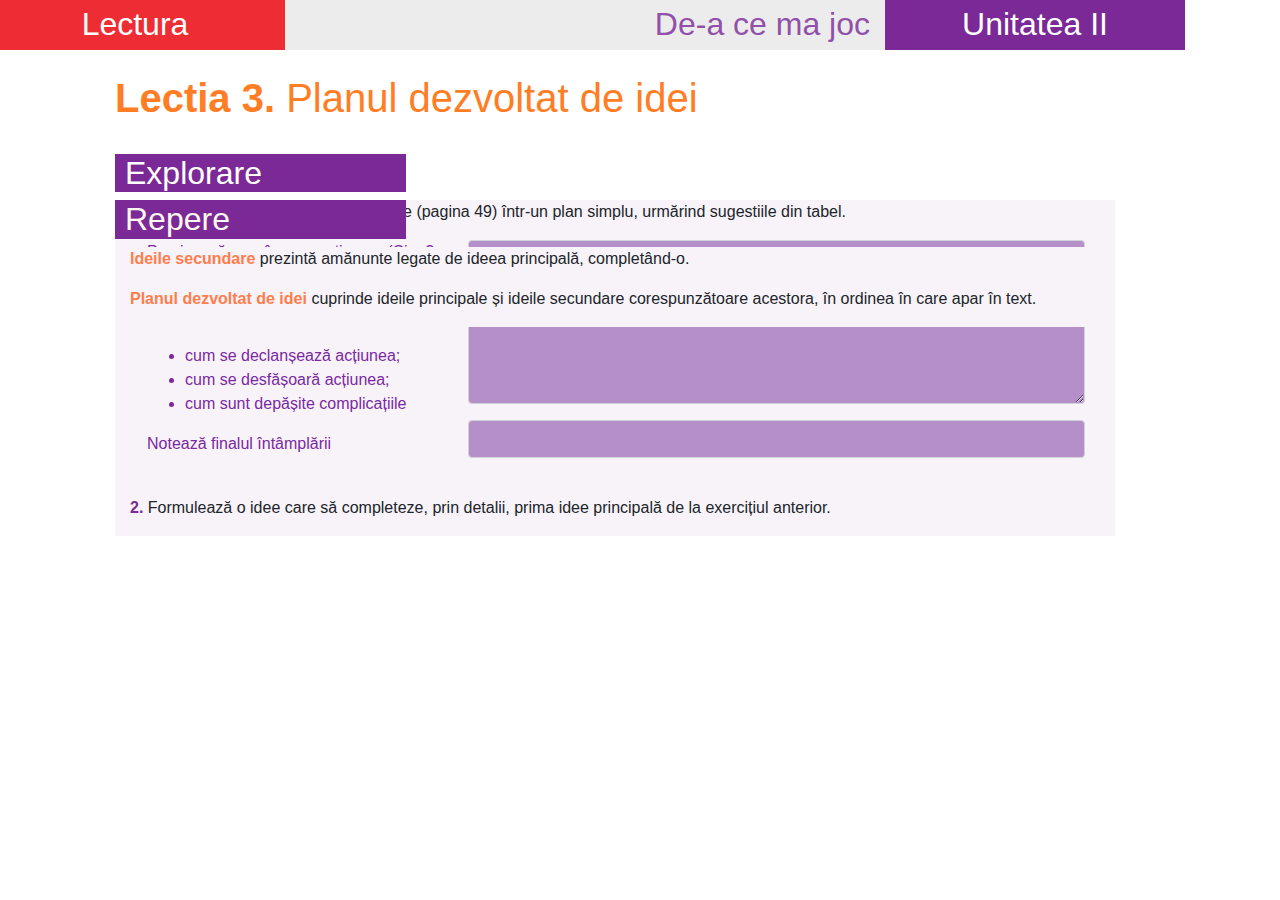
==== ro.html @ 3e1cf43d "Add files via upload" ====
<!doctype html>
<html lang="en">
  <head>
    <!-- Required meta tags -->
    <meta charset="utf-8">
    <meta name="viewport" content="width=device-width, initial-scale=1, shrink-to-fit=no">

    <!-- Bootstrap CSS -->
    <link rel="stylesheet" href="https://stackpath.bootstrapcdn.com/bootstrap/4.4.1/css/bootstrap.min.css" integrity="sha384-Vkoo8x4CGsO3+Hhxv8T/Q5PaXtkKtu6ug5TOeNV6gBiFeWPGFN9MuhOf23Q9Ifjh" crossorigin="anonymous">

    <header>
        <div class="row" style="height:50px; max-width: 1200px;">
            <div class="col-md-3 text-white" style="background: #EE2C33; text-align: center; width: 200px; font-size: xx-large;">Lectura</div>
            <div class="col-md-6" style="background: #ECECED; color: #9150A9; text-align: right; font-size: xx-large;">De-a ce ma joc</div>
            <div class="col-md-3 text-white" style="background: #7B2996; float:right; text-align: center; width: 200px; font-size: xx-large;">Unitatea II</div>
        </div>
    </header>
  </head>

  <body style="max-width: 1200px;">
<div class="container" style="position: relative; max-width: 1000px;">
    &nbsp;
    <h1 style="color: #FF7D24;"><span class="font-weight-bold">Lectia 3.</span> Planul dezvoltat de idei</h1>
    &nbsp;
    <h2 style="background: #7B2996; color: #FFFFFF; width: 30%; padding-left: 10px;">Explorare</h2>

    <div class="container" style="background: #F7F3F9; position: absolute;">
        <p><span class="font-weight-bold" style="color: #7B2996;">1.</span> Grupează ideile din rubrica Explorare (pagina 49) într-un plan simplu, urmărind sugestiile din tabel. </p>

        <div class="col-sm-4" style="float: left;">
            <p style="color: #7B29A1; padding-left: 2px;">Precizează cum începe acțiunea. (Cine? Ce face? Unde? Când?)</p>
            <p style="color: #7B29A1; padding-left: 2px;">Prezintă ce se întâmplă:
                <ul>
                    <li style="color: #7B29A1;"> cum se declanșează acțiunea;</li>
                    <li style="color: #7B29A1;"> cum se desfășoară acțiunea;</li> 
                    <li style="color: #7B29A1;"> cum sunt depășite complicațiile</li>
                </ul>
            </p>
            <p style="color: #7B29A1; padding-left: 2px;">Notează finalul întâmplării</p>

        </div>
        <div class="col-md-8" style="float: right;">
            <form>
                <div class="form-group">
                    <input class="form-control " type="text" style="background: #B58FC7;" placeholder=" Un domn vine în vizită la doamna Popescu cu ocazia onomasticii fiului ei." readonly>
                </div>
                <div class="form-group">
                    <label></label>
                    <textarea class="form-control text-white" style="background: #B58FC7;" id="exampleFormControlTextarea1" rows="3"></textarea>
                </div>
                <div class="form-group">
                    <input class="form-control text-white" style="background: #B58FC7;" type="text" placeholder="">
                </div>
            </form>
        </div>
        &nbsp;<p><span class="font-weight-bold" style="color: #7B2996;">2.</span> Formulează o idee care să completeze, prin detalii, prima idee principală de la exercițiul anterior.</p>
    </div>
</div>

<div class="container" style="position: relative; max-width: 1000px;">
    <h2 style="background: #7B2996; color: #FFF8F2; width: 30%; padding-left: 10px;">Repere</h2>

    <div class="container" style="background: #F7F3F9; position: absolute;">
    
        <p><span class="font-weight-bold" style="color: #FF7D4D;">Ideile secundare </span>prezintă amănunte legate de ideea principală, completând-o.</p>
        <p><span class="font-weight-bold" style="color: #FF7D4D;">Planul dezvoltat de idei </span>cuprinde ideile principale și ideile secundare corespunzătoare acestora, în ordinea în care apar în text.</p>

    </div>
</div>

    <!-- Optional JavaScript -->
    <!-- jQuery first, then Popper.js, then Bootstrap JS -->
    <script src="https://code.jquery.com/jquery-3.4.1.slim.min.js" integrity="sha384-J6qa4849blE2+poT4WnyKhv5vZF5SrPo0iEjwBvKU7imGFAV0wwj1yYfoRSJoZ+n" crossorigin="anonymous"></script>
    <script src="https://cdn.jsdelivr.net/npm/popper.js@1.16.0/dist/umd/popper.min.js" integrity="sha384-Q6E9RHvbIyZFJoft+2mJbHaEWldlvI9IOYy5n3zV9zzTtmI3UksdQRVvoxMfooAo" crossorigin="anonymous"></script>
    <script src="https://stackpath.bootstrapcdn.com/bootstrap/4.4.1/js/bootstrap.min.js" integrity="sha384-wfSDF2E50Y2D1uUdj0O3uMBJnjuUD4Ih7YwaYd1iqfktj0Uod8GCExl3Og8ifwB6" crossorigin="anonymous"></script>
    <link rel="stylesheet" type="text/css" href="/bootstrap-4.4.1-dist/css/bootstrap.css" />
  </body>
</html>
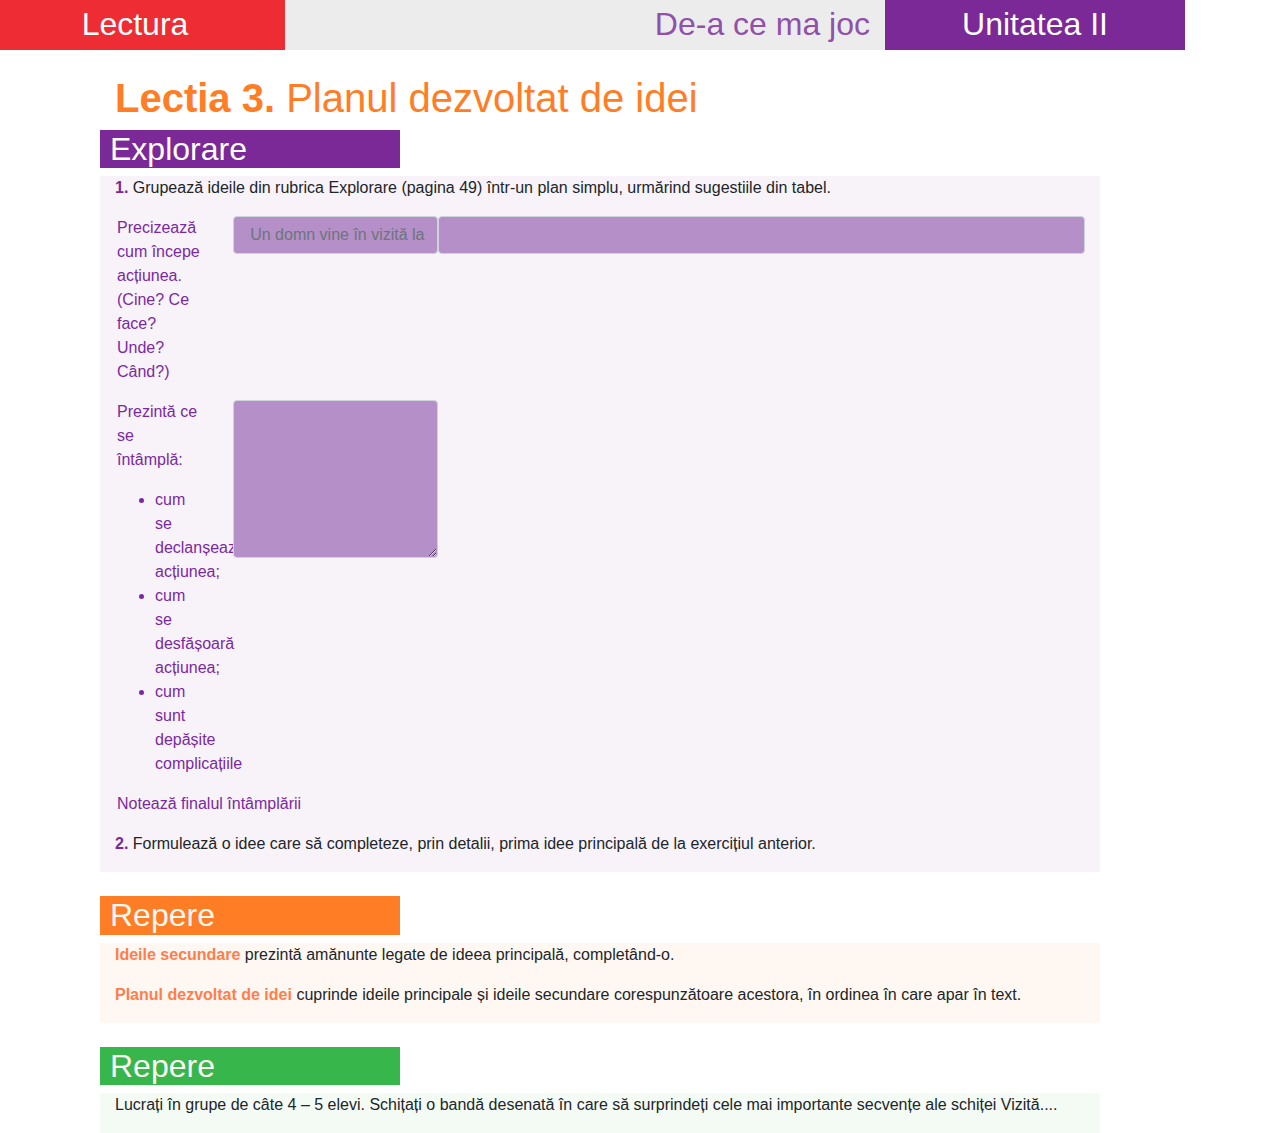
==== commit 301852f6: "Add files via upload" ====
--- a/ro.html
+++ b/ro.html
@@ -17,56 +17,95 @@
     </header>
   </head>
 
-  <body style="max-width: 1200px;">
-<div class="container" style="position: relative; max-width: 1000px;">
-    &nbsp;
-    <h1 style="color: #FF7D24;"><span class="font-weight-bold">Lectia 3.</span> Planul dezvoltat de idei</h1>
-    &nbsp;
-    <h2 style="background: #7B2996; color: #FFFFFF; width: 30%; padding-left: 10px;">Explorare</h2>
+<body style="max-width: 1200px;">
+    <div class="container" style="position: relative; max-width: 1000px;">
+        &nbsp;
 
-    <div class="container" style="background: #F7F3F9; position: absolute;">
-        <p><span class="font-weight-bold" style="color: #7B2996;">1.</span> Grupează ideile din rubrica Explorare (pagina 49) într-un plan simplu, urmărind sugestiile din tabel. </p>
+        <h1 style="color: #FF7D24;"><span class="font-weight-bold">Lectia 3.</span> Planul dezvoltat de idei</h1>
+        
+        <div class="row">    
+            
+            <h2 style="background: #7B2996; color: #FFFFFF; width: 30%; padding-left: 10px;">Explorare</h2>
+            <div class="col-sm-12" style="background: #F7F3F9;">
+                <p><span class="font-weight-bold" style="color: #7B2996;">1.</span> Grupează ideile din rubrica Explorare (pagina 49) într-un plan simplu, urmărind sugestiile din tabel. </p>
+                
+                <div class="row no-gutters">
+                    
+                    <div class="col-sm-4" style="float: left;">
+                        <div class="row">
+                        <div class="col-sm-4">
+                            <p style="color: #7B29A1; padding-left: 2px;">Precizează cum începe acțiunea. (Cine? Ce face? Unde? Când?)</p>
+                        </div>
+                        <div class="col-sm-8">
+                            <form>
+                                <div class="form-group" style="float: right;">
+                                    <input class="form-control " type="text" style="background: #B58FC7;" placeholder=" Un domn vine în vizită la doamna Popescu cu ocazia onomasticii fiului ei." readonly>
+                                </div>
+                            </form>
+                        </div>
+                        </div>
+                        <div class="row">
+                            <div class="col-sm-4">
+                            <p style="color: #7B29A1; padding-left: 2px;">Prezintă ce se întâmplă:
+                                <ul>
+                                    <li style="color: #7B29A1;"> cum se declanșează acțiunea;</li>
+                                    <li style="color: #7B29A1;"> cum se desfășoară acțiunea;</li> 
+                                    <li style="color: #7B29A1;"> cum sunt depășite complicațiile</li>
+                                </ul>
+                            </p>
+                        </div>
+                        <div class="col-sm-8">
+                            <form>
+                                <div class="form-group" style="float: right;">
+                                    <textarea class="form-control text-white" style="background: #B58FC7;" id="exampleFormControlTextarea1" rows="6"></textarea>
+                                </div>
+                            </form>
+                        </div>
 
-        <div class="col-sm-4" style="float: left;">
-            <p style="color: #7B29A1; padding-left: 2px;">Precizează cum începe acțiunea. (Cine? Ce face? Unde? Când?)</p>
-            <p style="color: #7B29A1; padding-left: 2px;">Prezintă ce se întâmplă:
-                <ul>
-                    <li style="color: #7B29A1;"> cum se declanșează acțiunea;</li>
-                    <li style="color: #7B29A1;"> cum se desfășoară acțiunea;</li> 
-                    <li style="color: #7B29A1;"> cum sunt depășite complicațiile</li>
-                </ul>
-            </p>
-            <p style="color: #7B29A1; padding-left: 2px;">Notează finalul întâmplării</p>
+                        </div>
+                        
+                        
+                        <p style="color: #7B29A1; padding-left: 2px;">Notează finalul întâmplării</p>
+                    </ul>
 
+                    </div>
+                <div class="col-sm-8" style="float: right;">
+                    <form>
+                        
+                        <div class="form-group">
+                            <input class="form-control text-white" style="background: #B58FC7;" type="text" placeholder="">
+                        </div>
+                    </form>
+                </div>
+                <p><span class="font-weight-bold" style="color: #7B2996;">2.</span> Formulează o idee care să completeze, prin detalii, prima idee principală de la exercițiul anterior.</p>
+                </div>  
+            </div>
         </div>
-        <div class="col-md-8" style="float: right;">
-            <form>
-                <div class="form-group">
-                    <input class="form-control " type="text" style="background: #B58FC7;" placeholder=" Un domn vine în vizită la doamna Popescu cu ocazia onomasticii fiului ei." readonly>
+        &nbsp;
+
+
+        <div class="row">    
+            <h2 style="background: #FF7D24; color: #FFF8F2; width: 30%; padding-left: 10px;">Repere</h2>
+
+            <div class="col-sm-12" style="background: #FFF8F2;">
+    
+                <p><span class="font-weight-bold" style="color: #FF7D4D;">Ideile secundare </span>prezintă amănunte legate de ideea principală, completând-o.</p>
+                <p><span class="font-weight-bold" style="color: #FF7D4D;">Planul dezvoltat de idei </span>cuprinde ideile principale și ideile secundare corespunzătoare acestora, în ordinea în care apar în text.</p>
+
+            </div>
+        </div>
+        &nbsp;
+
+        <div class="row">    
+                <h2 style="background: #36B64B; color: #FFF8F2; width: 30%; padding-left: 10px;">Repere</h2>
+    
+                <div class="col-sm-12" style="background: #F4FBF5;">
+        
+                    <p>Lucrați în grupe de câte 4 – 5 elevi. Schițați o bandă desenată în care să surprindeți cele mai importante secvențe ale schiței Vizită....</p>
+    
                 </div>
-                <div class="form-group">
-                    <label></label>
-                    <textarea class="form-control text-white" style="background: #B58FC7;" id="exampleFormControlTextarea1" rows="3"></textarea>
-                </div>
-                <div class="form-group">
-                    <input class="form-control text-white" style="background: #B58FC7;" type="text" placeholder="">
-                </div>
-            </form>
-        </div>
-        &nbsp;<p><span class="font-weight-bold" style="color: #7B2996;">2.</span> Formulează o idee care să completeze, prin detalii, prima idee principală de la exercițiul anterior.</p>
+            </div>
     </div>
-</div>
-
-<div class="container" style="position: relative; max-width: 1000px;">
-    <h2 style="background: #7B2996; color: #FFF8F2; width: 30%; padding-left: 10px;">Repere</h2>
-
-    <div class="container" style="background: #F7F3F9; position: absolute;">
-    
-        <p><span class="font-weight-bold" style="color: #FF7D4D;">Ideile secundare </span>prezintă amănunte legate de ideea principală, completând-o.</p>
-        <p><span class="font-weight-bold" style="color: #FF7D4D;">Planul dezvoltat de idei </span>cuprinde ideile principale și ideile secundare corespunzătoare acestora, în ordinea în care apar în text.</p>
-
-    </div>
-</div>
 
     <!-- Optional JavaScript -->
     <!-- jQuery first, then Popper.js, then Bootstrap JS -->
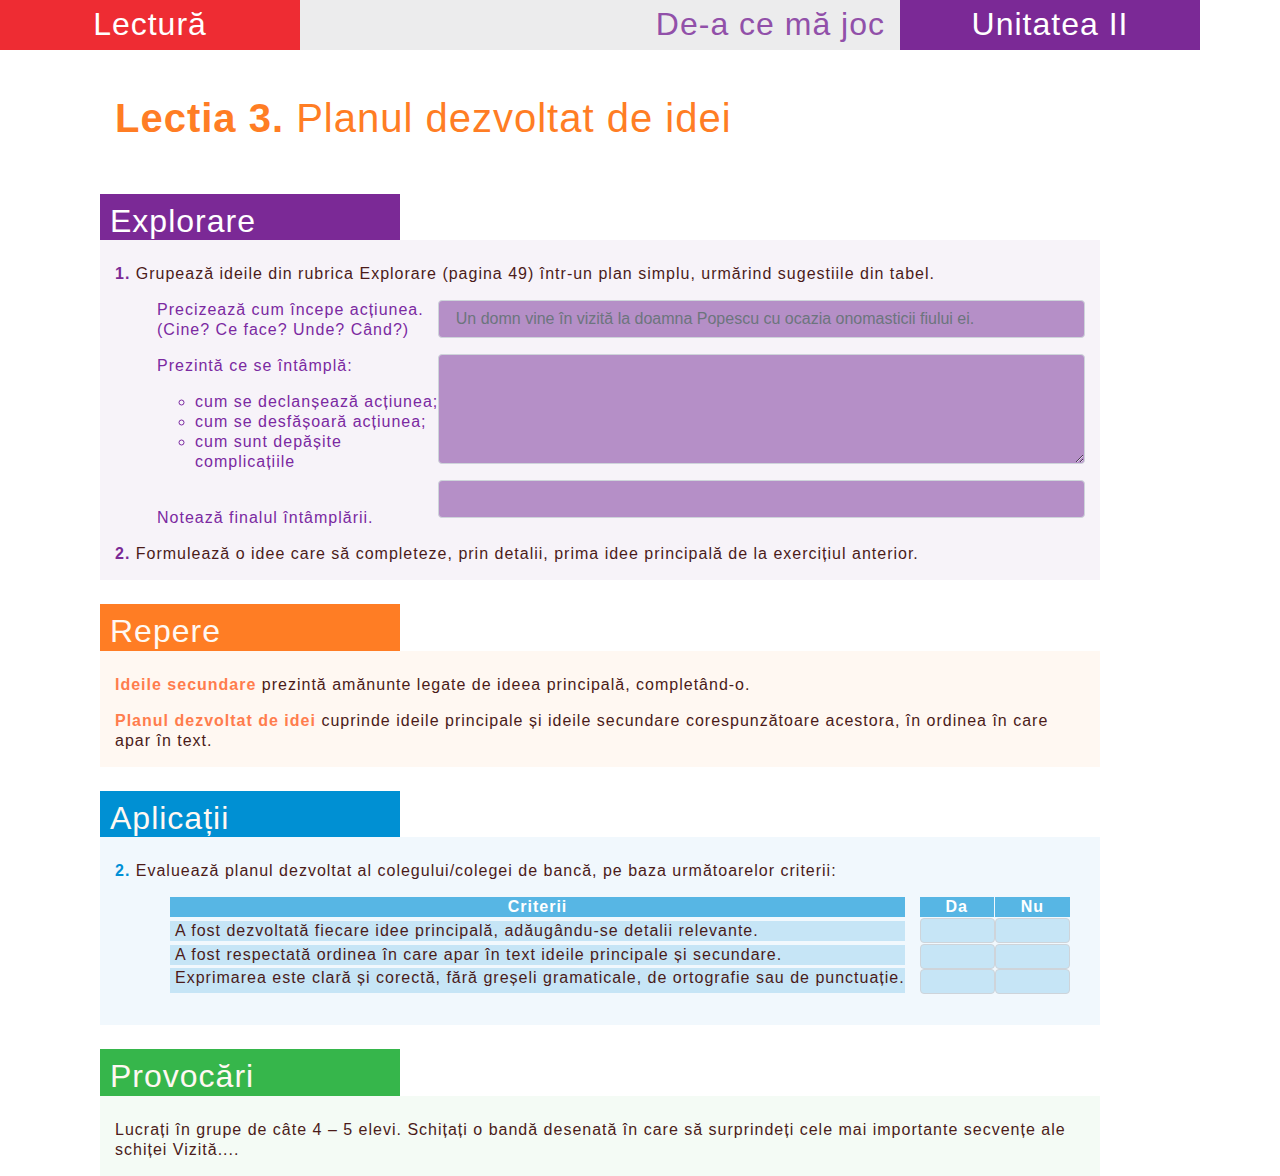
==== commit 1b78b6a0: "Add files via upload" ====
--- a/ro.html
+++ b/ro.html
@@ -9,43 +9,33 @@
     <link rel="stylesheet" href="https://stackpath.bootstrapcdn.com/bootstrap/4.4.1/css/bootstrap.min.css" integrity="sha384-Vkoo8x4CGsO3+Hhxv8T/Q5PaXtkKtu6ug5TOeNV6gBiFeWPGFN9MuhOf23Q9Ifjh" crossorigin="anonymous">
 
     <header>
+        <div class="container" style="max-width: 1200px;">
         <div class="row" style="height:50px; max-width: 1200px;">
-            <div class="col-md-3 text-white" style="background: #EE2C33; text-align: center; width: 200px; font-size: xx-large;">Lectura</div>
-            <div class="col-md-6" style="background: #ECECED; color: #9150A9; text-align: right; font-size: xx-large;">De-a ce ma joc</div>
-            <div class="col-md-3 text-white" style="background: #7B2996; float:right; text-align: center; width: 200px; font-size: xx-large;">Unitatea II</div>
+            <div class="col-md-3 text-white" style="background: #EE2C33; text-align: center; min-width: auto; width: 200px; font-size: xx-large;">Lectură</div>
+            <div class="col-md-6" style="background: #ECECED; color: #9150A9; text-align: right; font-size: xx-large; min-width: auto;">De-a ce mă joc</div>
+            <div class="col-md-3 text-white" style="background: #7B2996; float:right; text-align: center; min-width: auto; width: 200px; font-size: xx-large;">Unitatea II</div>
         </div>
+    </div>
     </header>
   </head>
 
 <body style="max-width: 1200px;">
     <div class="container" style="position: relative; max-width: 1000px;">
         &nbsp;
+        <h1 style="color: #FF7D24;"><span class="font-weight-bold">Lectia 3.</span> Planul dezvoltat de idei</h1>
+        &nbsp;
+        <div class="row">    
 
-        <h1 style="color: #FF7D24;"><span class="font-weight-bold">Lectia 3.</span> Planul dezvoltat de idei</h1>
-        
-        <div class="row">    
-            
-            <h2 style="background: #7B2996; color: #FFFFFF; width: 30%; padding-left: 10px;">Explorare</h2>
-            <div class="col-sm-12" style="background: #F7F3F9;">
+            <h2 style="background: #7B2996; color: #FFFFFF; width: 30%; padding-left: 10px; margin-bottom: 0%;">Explorare</h2>
+
+            <div class="col-sm-12" style="background: #F7F3F9; top: 0;">
+                &nbsp;
                 <p><span class="font-weight-bold" style="color: #7B2996;">1.</span> Grupează ideile din rubrica Explorare (pagina 49) într-un plan simplu, urmărind sugestiile din tabel. </p>
                 
-                <div class="row no-gutters">
-                    
+                <div class="row no-gutters">  
                     <div class="col-sm-4" style="float: left;">
-                        <div class="row">
-                        <div class="col-sm-4">
+                        <ul>
                             <p style="color: #7B29A1; padding-left: 2px;">Precizează cum începe acțiunea. (Cine? Ce face? Unde? Când?)</p>
-                        </div>
-                        <div class="col-sm-8">
-                            <form>
-                                <div class="form-group" style="float: right;">
-                                    <input class="form-control " type="text" style="background: #B58FC7;" placeholder=" Un domn vine în vizită la doamna Popescu cu ocazia onomasticii fiului ei." readonly>
-                                </div>
-                            </form>
-                        </div>
-                        </div>
-                        <div class="row">
-                            <div class="col-sm-4">
                             <p style="color: #7B29A1; padding-left: 2px;">Prezintă ce se întâmplă:
                                 <ul>
                                     <li style="color: #7B29A1;"> cum se declanșează acțiunea;</li>
@@ -53,25 +43,19 @@
                                     <li style="color: #7B29A1;"> cum sunt depășite complicațiile</li>
                                 </ul>
                             </p>
-                        </div>
-                        <div class="col-sm-8">
-                            <form>
-                                <div class="form-group" style="float: right;">
-                                    <textarea class="form-control text-white" style="background: #B58FC7;" id="exampleFormControlTextarea1" rows="6"></textarea>
-                                </div>
-                            </form>
-                        </div>
+                        &nbsp;
+                            <p style="color: #7B29A1; padding-left: 2px;">Notează finalul întâmplării.</p>
+                        </ul>
+                    </div>
 
-                        </div>
-                        
-                        
-                        <p style="color: #7B29A1; padding-left: 2px;">Notează finalul întâmplării</p>
-                    </ul>
-
-                    </div>
                 <div class="col-sm-8" style="float: right;">
                     <form>
-                        
+                        <div class="form-group">
+                            <input class="form-control " type="text" style="background: #B58FC7;" placeholder=" Un domn vine în vizită la doamna Popescu cu ocazia onomasticii fiului ei." readonly>
+                        </div>
+                        <div class="form-group">
+                            <textarea class="form-control text-white" style="background: #B58FC7;" id="exampleFormControlTextarea1" rows="4"></textarea>
+                        </div>
                         <div class="form-group">
                             <input class="form-control text-white" style="background: #B58FC7;" type="text" placeholder="">
                         </div>
@@ -85,10 +69,10 @@
 
 
         <div class="row">    
-            <h2 style="background: #FF7D24; color: #FFF8F2; width: 30%; padding-left: 10px;">Repere</h2>
+            <h2 style="background: #FF7D24; color: #FFF8F2; width: 30%; padding-left: 10px; margin-bottom: 0%;">Repere</h2>
 
             <div class="col-sm-12" style="background: #FFF8F2;">
-    
+                &nbsp;
                 <p><span class="font-weight-bold" style="color: #FF7D4D;">Ideile secundare </span>prezintă amănunte legate de ideea principală, completând-o.</p>
                 <p><span class="font-weight-bold" style="color: #FF7D4D;">Planul dezvoltat de idei </span>cuprinde ideile principale și ideile secundare corespunzătoare acestora, în ordinea în care apar în text.</p>
 
@@ -97,10 +81,88 @@
         &nbsp;
 
         <div class="row">    
-                <h2 style="background: #36B64B; color: #FFF8F2; width: 30%; padding-left: 10px;">Repere</h2>
+            <h2 style="background: #0090D3; color: #FFF8F2; width: 30%; padding-left: 10px; margin-bottom: 0%;">Aplicații</h2>
+    
+            <div class="col-sm-12" style="background: #F1F8FD;">
+                &nbsp;
+                <p><span class="font-weight-bold" style="color: #0090D6;">2.</span> Evaluează planul dezvoltat al colegului/colegei de bancă, pe baza următoarelor criterii:</p>
+                <ul>
+                    <div class="col-sm-12">
+                        <div class="row no-gutters">
+                            <div class="col-sm-10">
+                                <div class="row no-gutters">
+                                    <p class="font-weight-bold" style="text-align: center; background: #57B6E4; width: 98%; color: #FFFFFF; margin-bottom: 0.5%;">Criterii</p>
+                                </div>
+                                <div class="row no-gutters">    
+                                    <p style="background: #C6E5F6; width: 98%; margin-bottom: 0.5%; padding-left: 5px;">A fost dezvoltată fiecare idee principală, adăugându-se detalii relevante.</p>
+                                </div>
+                                <div class="row no-gutters">
+                                     <p style="background: #C6E5F6; width: 98%; margin-bottom: 0.5%; padding-left: 5px;">A fost respectată ordinea în care apar în text ideile principale și secundare.</p>
+                                </div>
+                                <div class="row no-gutters">
+                                    <p style="background: #C6E5F6; width: 98%; padding-left: 5px; padding-bottom: 5px;">Exprimarea este clară și corectă, fără greșeli gramaticale, de ortografie sau de punctuație.</p>
+                                </div>
+                            </div>
+                            <div class="col-sm-1">
+                                <p class="font-weight-bold" style="text-align: center; background: #57B6E4; color: #FFFFFF; margin-bottom: 1%; margin-right: 2%;">Da</p>
+                                <div class="row no-gutters">
+                                    <form>
+                                        <div>
+                                            <input class="form-control" style="background: #C6E5F6; color: #000000; height: 25px; margin-bottom: 1%; width: 100%;" type="text" placeholder="">
+                                        </div>
+                                    </form>
+                                </div>
+                                <div class="row no-gutters">
+                                    <form>
+                                        <div>
+                                            <input class="form-control" style="background: #C6E5F6; height: 25px; margin-bottom: 1%; " type="text" placeholder="">
+                                        </div>
+                                    </form>
+                                </div>
+                                <div class="row no-gutters">
+                                    <form>
+                                        <div>
+                                            <input class="form-control" style="background: #C6E5F6; height: 25px; margin-bottom: 1%;" type="text" placeholder="">
+                                        </div>
+                                    </form>
+                                </div>
+                            </div>
+                            <div class="col-sm-1">
+                                <p class="font-weight-bold" style="text-align: center; background: #57B6E4; color: #FFFFFF; margin-bottom: 1%;"">Nu</p>
+                                <div class="row no-gutters">
+                                    <form>
+                                        <div>
+                                            <input class="form-control" style="background: #C6E5F6; color: #000000; height: 25px; margin-bottom: 1%;" type="text" placeholder="">
+                                        </div>
+                                    </form>
+                                </div>
+                                <div class="row no-gutters">
+                                    <form>
+                                        <div>
+                                            <input class="form-control" style="background: #C6E5F6; height: 25px; margin-bottom: 1%; overflow: auto;" type="text" placeholder="">
+                                        </div>
+                                    </form>
+                                </div>
+                                <div class="row no-gutters">
+                                    <form>
+                                        <div>
+                                            <input class="form-control" style="background: #C6E5F6; height: 25px;" type="text" placeholder="">
+                                        </div>
+                                    </form>
+                                </div>
+                            </div>
+                        </div>
+                    </div>
+                </ul>
+            </div>
+        </div>
+        &nbsp;
+
+        <div class="row">    
+                <h2 style="background: #36B64B; color: #FFF8F2; width: 30%; padding-left: 10px; margin-bottom: 0%;">Provocări</h2>
     
                 <div class="col-sm-12" style="background: #F4FBF5;">
-        
+                    &nbsp;
                     <p>Lucrați în grupe de câte 4 – 5 elevi. Schițați o bandă desenată în care să surprindeți cele mai importante secvențe ale schiței Vizită....</p>
     
                 </div>
@@ -109,6 +171,7 @@
 
     <!-- Optional JavaScript -->
     <!-- jQuery first, then Popper.js, then Bootstrap JS -->
+    <link rel="stylesheet" type="text/css" href="style.css"  />
     <script src="https://code.jquery.com/jquery-3.4.1.slim.min.js" integrity="sha384-J6qa4849blE2+poT4WnyKhv5vZF5SrPo0iEjwBvKU7imGFAV0wwj1yYfoRSJoZ+n" crossorigin="anonymous"></script>
     <script src="https://cdn.jsdelivr.net/npm/popper.js@1.16.0/dist/umd/popper.min.js" integrity="sha384-Q6E9RHvbIyZFJoft+2mJbHaEWldlvI9IOYy5n3zV9zzTtmI3UksdQRVvoxMfooAo" crossorigin="anonymous"></script>
     <script src="https://stackpath.bootstrapcdn.com/bootstrap/4.4.1/js/bootstrap.min.js" integrity="sha384-wfSDF2E50Y2D1uUdj0O3uMBJnjuUD4Ih7YwaYd1iqfktj0Uod8GCExl3Og8ifwB6" crossorigin="anonymous"></script>
--- a/style.css
+++ b/style.css
@@ -0,0 +1,209 @@
+/* This defines whow a document looks on a screen.*/
+
+body {
+	font-size: 90%;
+	font-weight: normal;
+	font-family: Arial, Helvetica, sans-serif;
+	min-width: 500px;
+	margin-top: 15px;
+	letter-spacing: 1px;
+}
+
+/* Start the xhtml tag deffinitions*/
+p, ol, ul, li, td, th, dd, dl, dt {
+	font-family: Arial, Helvetica, sans-serif;
+	font-size: 12pt;
+	line-height: 20px;
+	color: #4B1B19;
+}
+cite {
+	font-size: 105%;
+	font-style: italic;
+}
+em {
+	font-style: italic;
+}
+h1 {
+	font-family: Verdana, Arial, Helvetica, sans-serif;
+	font-style: normal;
+	padding-bottom: 0.5em;
+	padding-top: 0.5em;
+	font-size: 190%;
+	font-weight: bold;
+	color: #4B1B19;
+}
+h2 {
+	font-family: Verdana, Arial, Helvetica, sans-serif;
+	padding-top: 0.25em;
+	font-size: 160%;
+	font-weight: bold;
+	color: #993400;
+}
+h3 {
+	font-family: Verdana, Arial, Helvetica, sans-serif;
+	padding-top: 0.25em;
+	font-size: 130%;
+	font-weight: bold;
+	color: #CD9A31;
+}
+hr {
+	color: #214365;
+	height: 4px;
+}
+image {
+	padding: 6px;
+}
+strong {
+	font-weight: bold;
+}
+
+
+
+/* Link Deffinitions */
+a {
+	text-decoration: underline;
+	font-weight: bold;
+}
+ul {
+	list-style: circle;
+}
+ol {
+	list-style-type: decimal;
+}
+a:link {
+	color: #188128;
+}
+a:visited {
+	color: #3399CC;
+}
+
+a:hover {
+	color: #CCCCCC;
+}
+a:active {
+	color: #006600;
+}
+
+/* Definition Lists*/
+dl {
+	padding: 4px;
+	margin-left: 10px;
+}
+dt {
+	font-size: 105%;
+	font-weight: bold;
+}
+dd {
+	padding-bottom: 5px;
+}
+
+/* Custom Classes */
+.accent {
+	font-weight: bold;
+	color: #003366;
+}
+.button {
+	text-align: center;
+}
+.copy {
+	font-size: 78%;
+	font-weight: bold;
+	color: #003366;
+}
+.hidden {
+	visibility: hidden;
+	margin: 0px;
+	padding: 0px;
+	font-size: 6px;
+}
+.noPrint {
+	font-size: 90%;
+}
+.tableHalf{
+	width: 50%;
+}
+.tableThird{
+	width: 33%;
+}
+.tdZebra {
+	background-color: #ECECEC;
+}
+.vis {
+	visibility: visible;
+	margin-left: 0px;
+}
+h4 {
+	font-family: Verdana, Arial, Helvetica, sans-serif;
+	font-style: italic;
+	color: #BA5F46;
+	font-size: 110%;
+}
+
+.container-left {
+    width: 25%;
+	float: left;
+}
+
+.container-right {
+    width: 25%;
+    float: right;
+}
+
+.container-center {
+	width: 50%;
+	display: inline-block;
+	margin: 0 auto;
+}
+
+.container-page {
+	width: 80%;
+	margin: 0 auto;
+}
+
+.header-container {
+	width: 100%;
+	float: left;
+}
+
+.inpage-left{
+	width: 30%;
+	float: left;
+}
+
+.inpage-right {
+	width: 70%;
+	float: right;
+}
+
+.header-red {
+	text-align: center;
+	background: red;
+}
+
+.header-grey {
+	text-align: right;
+	background: lightgrey;
+}
+
+.header-purple {
+	text-align: center;
+	background: purple;
+}
+
+.input[type=text], select {
+	width: 100%;
+	padding: 12px 20px;
+	margin: 8px 0;
+	display: inline-block;
+	border: 1px solid #ccc;
+	border-radius: 4px;
+	box-sizing: border-box;
+}
+
+.container1 {
+	width: 100%;
+	padding-right: 15px;
+	padding-left: 15px;
+	margin-right: auto;
+	margin-left: auto;
+  }